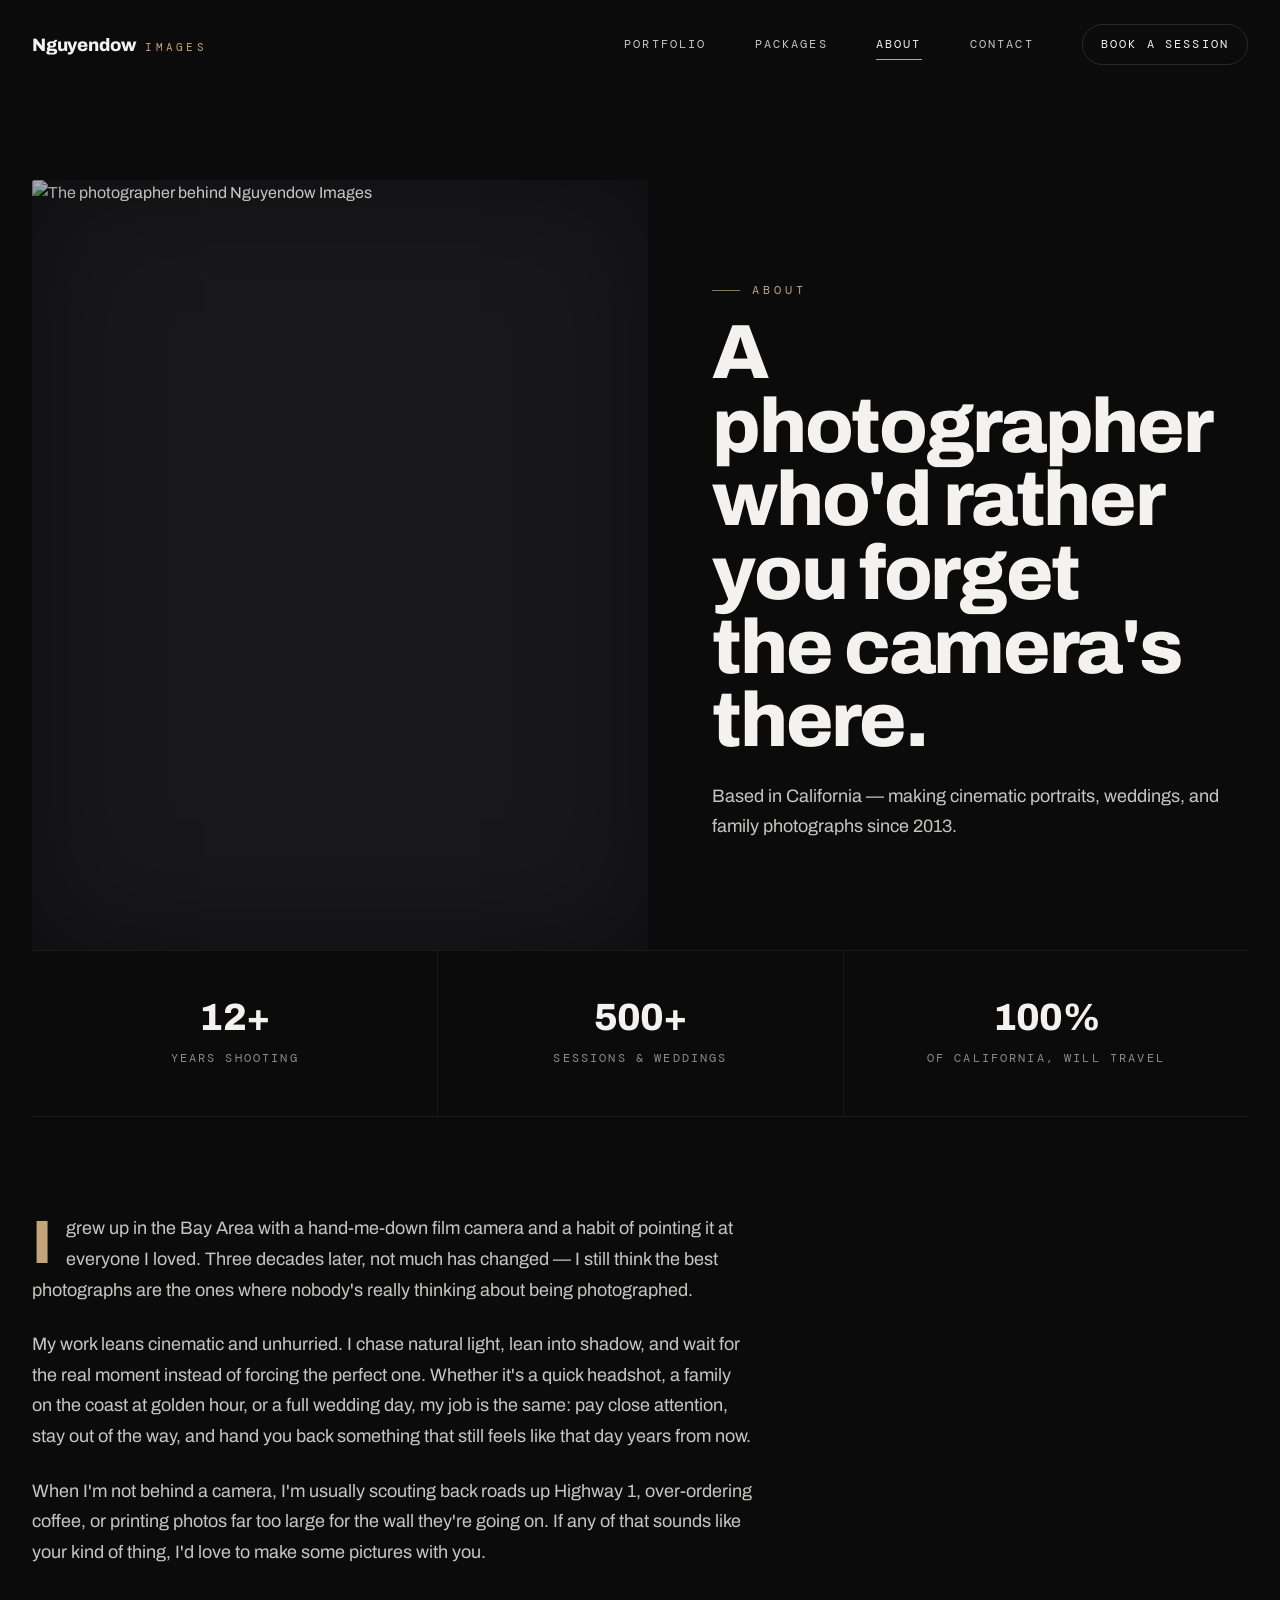
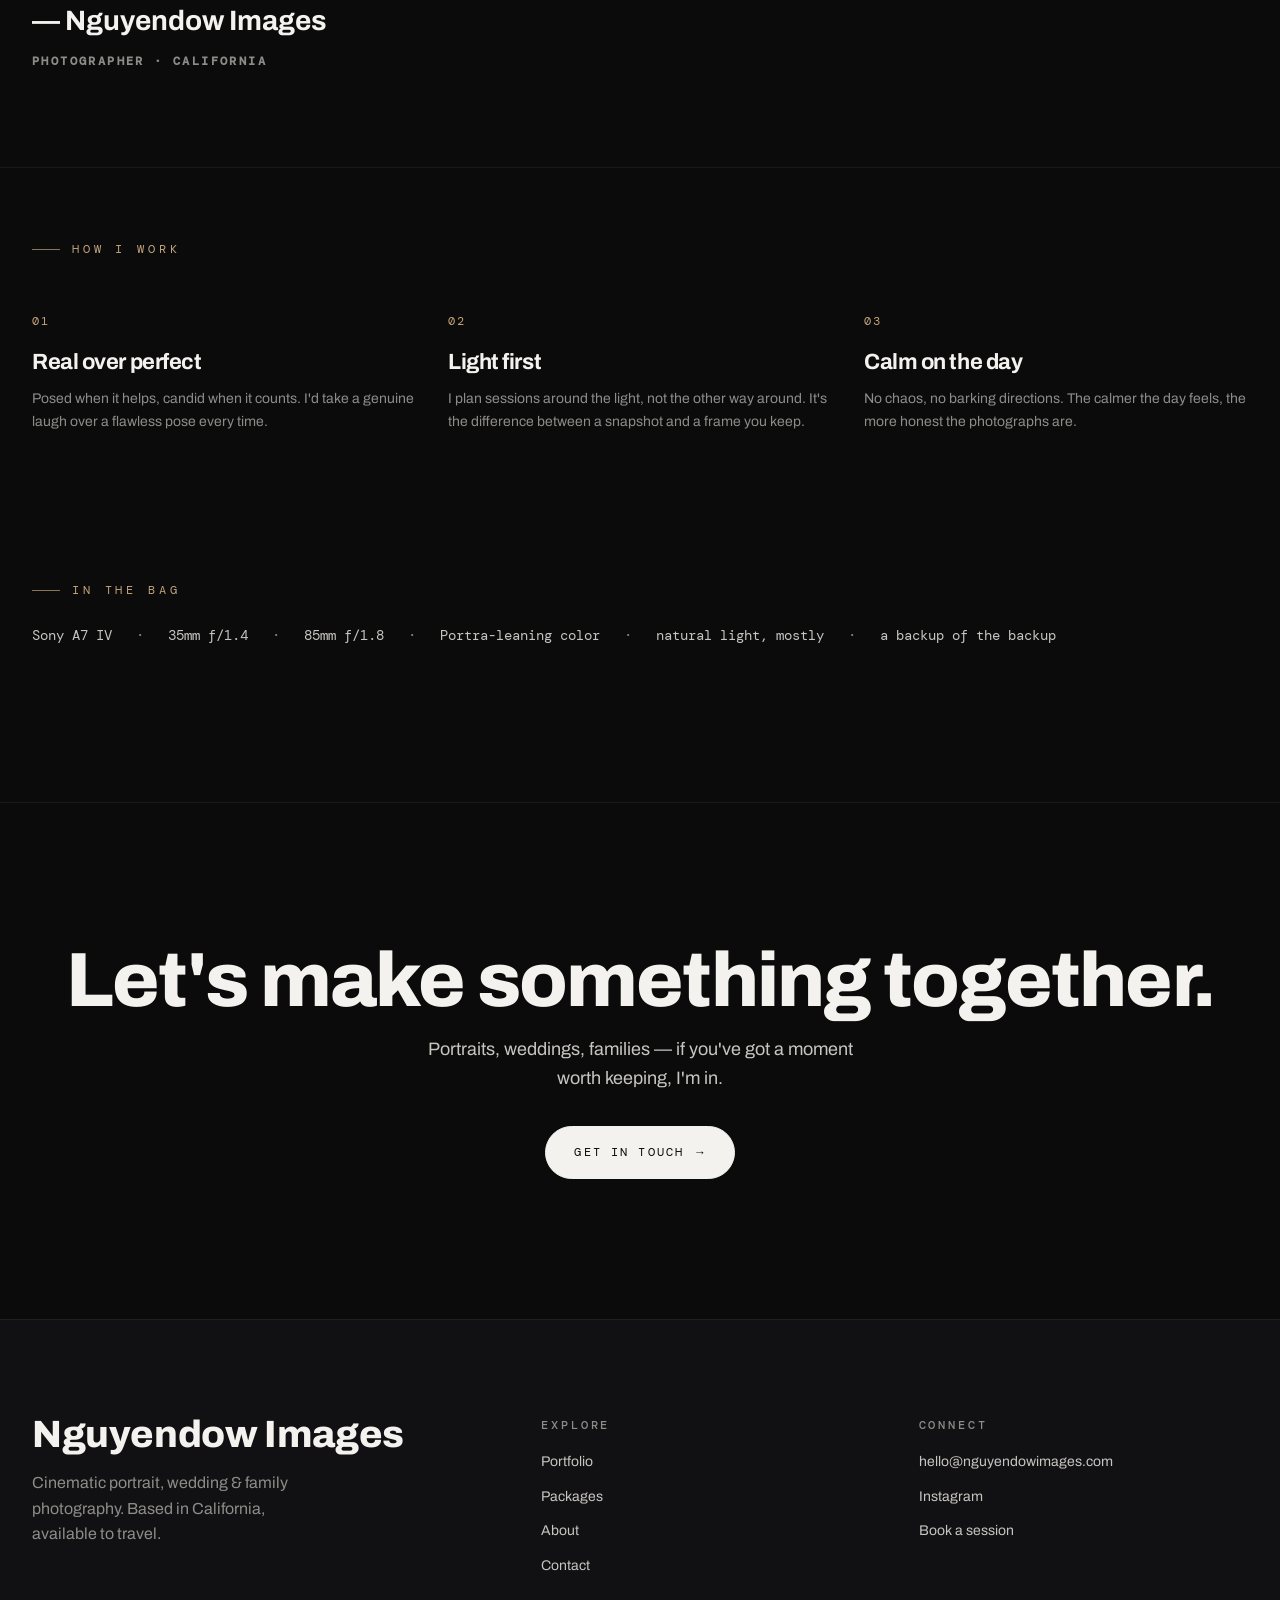
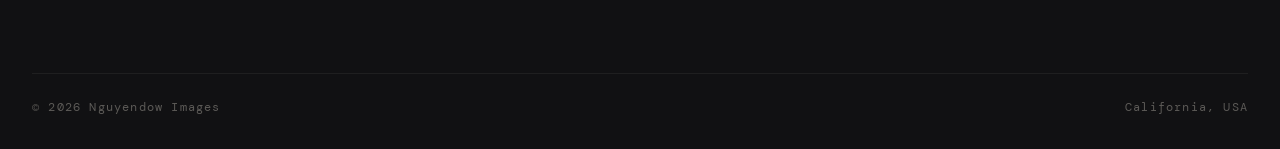
==== about.html @ 04799513 "Add files via upload" ====
<!DOCTYPE html>
<html lang="en">
<head>
<meta charset="UTF-8" />
<meta name="viewport" content="width=device-width, initial-scale=1.0" />
<title>About — Nguyendow Images</title>
<meta name="description" content="About Nguyendow Images — a California-based photographer making cinematic portraits, weddings, and family photography." />
<link rel="preconnect" href="https://fonts.googleapis.com" />
<link rel="preconnect" href="https://fonts.gstatic.com" crossorigin />
<link rel="stylesheet" href="styles.css" />
<style>
  .page-head { padding-top: calc(var(--sp-10) + 40px); }
  .intro { display: grid; grid-template-columns: 1.15fr 1fr; gap: var(--sp-8); align-items: center; }
  .intro .frame { aspect-ratio: 4/5; border-radius: 3px; }
  .intro h1 { font-size: var(--fs-3xl); font-weight: 800; letter-spacing: -0.03em; line-height: 0.96; margin: var(--sp-4) 0 var(--sp-5); }
  @media (max-width: 880px){ .intro { grid-template-columns: 1fr; gap: var(--sp-6); } }

  .stats { display: grid; grid-template-columns: repeat(3, 1fr); gap: 0; border-block: 1px solid var(--line-2); }
  .stat { padding: var(--sp-7) var(--sp-5); border-left: 1px solid var(--line-2); text-align: center; }
  .stat:first-child { border-left: 0; }
  .stat .n { font-family: var(--display); font-weight: 800; font-size: var(--fs-2xl); letter-spacing: -0.02em; line-height: 1; }
  .stat .l { font-family: var(--mono); font-size: var(--fs-xs); letter-spacing: 0.18em; text-transform: uppercase; color: var(--text-2); margin-top: var(--sp-3); }
  @media (max-width: 720px){ .stats { grid-template-columns: 1fr; } .stat { border-left: 0; border-top: 1px solid var(--line-2); } .stat:first-child { border-top: 0; } }

  .prose { max-width: var(--max-read); }
  .prose p { font-size: var(--fs-md); line-height: 1.7; color: var(--text-1); margin-bottom: var(--sp-5); }
  .prose p:first-of-type::first-letter { font-family: var(--display); font-weight: 800; font-size: 3.4em; line-height: 0.8; float: left; padding: 6px 14px 0 0; color: var(--accent); }
  .sig { font-family: var(--display); font-weight: 700; font-size: var(--fs-xl); color: var(--text); margin-top: var(--sp-6); }
  .sig small { display: block; font-family: var(--mono); font-size: var(--fs-xs); letter-spacing: 0.2em; text-transform: uppercase; color: var(--text-2); margin-top: var(--sp-2); }

  .values { display: grid; grid-template-columns: repeat(3, 1fr); gap: var(--sp-6); margin-top: var(--sp-7); }
  .value .v-num { font-family: var(--mono); font-size: var(--fs-xs); letter-spacing: 0.2em; color: var(--accent); }
  .value h3 { font-size: var(--fs-lg); margin: var(--sp-3) 0 var(--sp-2); }
  .value p { font-size: var(--fs-sm); color: var(--text-2); margin: 0; }
  @media (max-width: 720px){ .values { grid-template-columns: 1fr; gap: var(--sp-5); } }

  .gear { font-family: var(--mono); font-size: var(--fs-sm); color: var(--text-2); display: flex; flex-wrap: wrap; gap: var(--sp-2) var(--sp-5); }
  .gear span { color: var(--text-1); }
</style>
</head>
<body>

<nav class="nav">
  <a class="brand" href="index.html">Nguyendow<span class="mark">Images</span></a>
  <div class="nav-links" id="navLinks">
    <a href="gallery.html">Portfolio</a>
    <a href="packages.html">Packages</a>
    <a href="about.html" aria-current="page">About</a>
    <a href="contact.html">Contact</a>
    <a href="contact.html" class="nav-cta">Book a session</a>
  </div>
  <button class="nav-toggle" aria-label="Menu" aria-expanded="false"><span></span><span></span><span></span></button>
</nav>

<main data-screen-label="About">
  <section class="wrap page-head">
    <div class="intro">
      <div class="frame zoom reveal"><img src="images/about.jpg" alt="The photographer behind Nguyendow Images" /></div>
      <div class="reveal">
        <span class="eyebrow">About</span>
        <h1 class="display">A photographer who'd rather you forget the camera's there.</h1>
        <p class="lead muted">Based in California — making cinematic portraits, weddings, and family photographs since 2013.</p>
      </div>
    </div>
  </section>

  <section class="wrap" style="padding-bottom: var(--sp-9);">
    <div class="stats reveal">
      <div class="stat"><div class="n">12+</div><div class="l">Years shooting</div></div>
      <div class="stat"><div class="n">500+</div><div class="l">Sessions &amp; weddings</div></div>
      <div class="stat"><div class="n">100%</div><div class="l">Of California, will travel</div></div>
    </div>
  </section>

  <section class="wrap" style="padding-bottom: var(--sp-9);">
    <div class="prose reveal">
      <p>I grew up in the Bay Area with a hand-me-down film camera and a habit of pointing it at everyone I loved. Three decades later, not much has changed — I still think the best photographs are the ones where nobody's really thinking about being photographed.</p>
      <p>My work leans cinematic and unhurried. I chase natural light, lean into shadow, and wait for the real moment instead of forcing the perfect one. Whether it's a quick headshot, a family on the coast at golden hour, or a full wedding day, my job is the same: pay close attention, stay out of the way, and hand you back something that still feels like that day years from now.</p>
      <p>When I'm not behind a camera, I'm usually scouting back roads up Highway 1, over-ordering coffee, or printing photos far too large for the wall they're going on. If any of that sounds like your kind of thing, I'd love to make some pictures with you.</p>
      <div class="sig">— Nguyendow Images<small>Photographer · California</small></div>
    </div>
  </section>

  <section class="section" style="border-top: 1px solid var(--line-2); padding-top: var(--sp-8);">
    <div class="wrap">
      <span class="eyebrow reveal">How I work</span>
      <div class="values reveal">
        <div class="value">
          <span class="v-num">01</span>
          <h3>Real over perfect</h3>
          <p>Posed when it helps, candid when it counts. I'd take a genuine laugh over a flawless pose every time.</p>
        </div>
        <div class="value">
          <span class="v-num">02</span>
          <h3>Light first</h3>
          <p>I plan sessions around the light, not the other way around. It's the difference between a snapshot and a frame you keep.</p>
        </div>
        <div class="value">
          <span class="v-num">03</span>
          <h3>Calm on the day</h3>
          <p>No chaos, no barking directions. The calmer the day feels, the more honest the photographs are.</p>
        </div>
      </div>
    </div>
  </section>

  <section class="section" style="padding-top: 0;">
    <div class="wrap reveal">
      <span class="eyebrow" style="margin-bottom: var(--sp-5); display:inline-flex;">In the bag</span>
      <p class="gear">
        <span>Sony A7 IV</span> · <span>35mm f/1.4</span> · <span>85mm f/1.8</span> · <span>Portra-leaning color</span> · <span>natural light, mostly</span> · <span>a backup of the backup</span>
      </p>
    </div>
  </section>

  <section class="section" style="text-align:center; border-top: 1px solid var(--line-2);">
    <div class="wrap reveal">
      <h2 class="section-title">Let's make something together.</h2>
      <p class="lead muted" style="max-width: 44ch; margin: var(--sp-4) auto var(--sp-6);">Portraits, weddings, families — if you've got a moment worth keeping, I'm in.</p>
      <a href="contact.html" class="btn">Get in touch <span class="arr">→</span></a>
    </div>
  </section>
</main>

<footer class="footer">
  <div class="wrap">
    <div class="footer-grid">
      <div>
        <div class="brand display">Nguyendow Images</div>
        <p class="muted" style="max-width: 32ch; margin-top: var(--sp-3);">Cinematic portrait, wedding &amp; family photography. Based in California, available to travel.</p>
      </div>
      <div>
        <h4>Explore</h4>
        <div class="footer-links">
          <a href="gallery.html">Portfolio</a>
          <a href="packages.html">Packages</a>
          <a href="about.html">About</a>
          <a href="contact.html">Contact</a>
        </div>
      </div>
      <div>
        <h4>Connect</h4>
        <div class="footer-links">
          <a href="mailto:hello@nguyendowimages.com">hello@nguyendowimages.com</a>
          <a href="https://instagram.com" target="_blank" rel="noopener">Instagram</a>
          <a href="contact.html">Book a session</a>
        </div>
      </div>
    </div>
    <div class="footer-bottom">
      <span>© 2026 Nguyendow Images</span>
      <span>California, USA</span>
    </div>
  </div>
</footer>

<script src="site.js"></script>
</body>
</html>
---- styles.css ----
/* =========================================================================
   Nguyendow Images — cinematic, editorial, dark.
   Shared stylesheet for all pages.
   ========================================================================= */

@import url('https://fonts.googleapis.com/css2?family=Archivo:wght@400;500;600;700;800;900&family=DM+Mono:wght@400;500&display=swap');

:root {
  /* ---- Ink & surface ---- */
  --bg:        #0B0B0C;
  --bg-1:      #111113;
  --bg-2:      #18181B;
  --bg-3:      #1F1F23;

  --text:      #F4F2EE;
  --text-1:    #C7C5C0;
  --text-2:    #8E8C88;
  --text-3:    #5C5A57;

  --line:      rgba(244,242,238,0.13);
  --line-2:    rgba(244,242,238,0.06);

  /* ---- single muted brass accent ---- */
  --accent:    #C2A37A;
  --accent-1:  #DAC0A0;

  /* ---- type ---- */
  --display:   'Archivo', system-ui, sans-serif;
  --body:      'Archivo', system-ui, sans-serif;
  --mono:      'DM Mono', ui-monospace, monospace;

  /* ---- scale ---- */
  --fs-xs:   12px;
  --fs-sm:   14px;
  --fs-base: 16px;
  --fs-md:   18px;
  --fs-lg:   22px;
  --fs-xl:   28px;
  --fs-2xl:  38px;
  --fs-3xl:  clamp(2.6rem, 6vw, 5rem);
  --fs-hero: clamp(3rem, 9vw, 8.5rem);

  /* ---- spacing ---- */
  --sp-1: 4px;  --sp-2: 8px;  --sp-3: 12px; --sp-4: 16px;
  --sp-5: 24px; --sp-6: 32px; --sp-7: 48px; --sp-8: 64px;
  --sp-9: 96px; --sp-10: 140px;

  --max:     1320px;
  --max-read: 720px;

  --ease:    cubic-bezier(0.22, 1, 0.36, 1);
  --dur:     .5s;
}

*, *::before, *::after { box-sizing: border-box; }

html { scroll-behavior: smooth; }

body {
  margin: 0;
  background: var(--bg);
  color: var(--text);
  font-family: var(--body);
  font-size: var(--fs-base);
  line-height: 1.6;
  -webkit-font-smoothing: antialiased;
  text-rendering: optimizeLegibility;
  overflow-x: hidden;
}

img { display: block; max-width: 100%; }
a { color: inherit; text-decoration: none; }

::selection { background: var(--accent); color: #0B0B0C; }

/* ---- type primitives ---- */
.eyebrow {
  font-family: var(--mono);
  font-size: var(--fs-xs);
  letter-spacing: 0.32em;
  text-transform: uppercase;
  color: var(--accent);
  display: inline-flex;
  align-items: center;
  gap: var(--sp-3);
}
.eyebrow::before {
  content: "";
  width: 28px;
  height: 1px;
  background: var(--accent);
  opacity: .7;
}
.eyebrow.no-rule::before { display: none; }

.display {
  font-family: var(--display);
  font-weight: 800;
  letter-spacing: -0.025em;
  line-height: 0.94;
  margin: 0;
  text-wrap: balance;
}

h1, h2, h3 { font-family: var(--display); margin: 0; letter-spacing: -0.02em; }

.section-title {
  font-weight: 800;
  font-size: var(--fs-3xl);
  line-height: 0.98;
  letter-spacing: -0.025em;
  text-wrap: balance;
}

p { margin: 0 0 var(--sp-4); color: var(--text-1); text-wrap: pretty; }
p.lead { font-size: var(--fs-md); color: var(--text-1); line-height: 1.65; }

.muted { color: var(--text-2); }
.accent { color: var(--accent); }

/* ---- layout ---- */
.wrap { width: 100%; max-width: var(--max); margin-inline: auto; padding-inline: var(--sp-6); }
.section { padding-block: var(--sp-10); }
@media (max-width: 720px){ .section { padding-block: var(--sp-9); } }

.divider { height: 1px; background: var(--line-2); border: 0; margin: 0; }

/* =========================================================================
   NAV
   ========================================================================= */
.nav {
  position: fixed; inset: 0 0 auto 0; z-index: 100;
  display: flex; align-items: center; justify-content: space-between;
  padding: var(--sp-5) var(--sp-6);
  transition: background var(--dur) var(--ease), padding var(--dur) var(--ease), border-color var(--dur) var(--ease);
  border-bottom: 1px solid transparent;
}
.nav.scrolled {
  background: rgba(11,11,12,0.82);
  backdrop-filter: blur(14px) saturate(140%);
  -webkit-backdrop-filter: blur(14px) saturate(140%);
  border-bottom-color: var(--line-2);
  padding-block: var(--sp-4);
}
.brand {
  font-family: var(--display);
  font-weight: 800;
  font-size: var(--fs-md);
  letter-spacing: -0.01em;
  display: flex; align-items: baseline; gap: .55em;
  line-height: 1;
}
.brand .mark {
  font-family: var(--mono);
  font-weight: 400;
  font-size: 11px;
  letter-spacing: 0.3em;
  color: var(--accent);
  text-transform: uppercase;
}
.nav-links { display: flex; align-items: center; gap: var(--sp-7); }
.nav-links a {
  font-family: var(--mono);
  font-size: var(--fs-xs);
  letter-spacing: 0.18em;
  text-transform: uppercase;
  color: var(--text-1);
  position: relative;
  padding-block: 4px;
  transition: color var(--dur) var(--ease);
}
.nav-links a::after {
  content:""; position:absolute; left:0; bottom:-2px; height:1px; width:0;
  background: var(--accent); transition: width .35s var(--ease);
}
.nav-links a:hover { color: var(--text); }
.nav-links a:hover::after, .nav-links a[aria-current="page"]::after { width: 100%; }
.nav-links a[aria-current="page"] { color: var(--text); }

.nav-cta {
  font-family: var(--mono) !important;
  border: 1px solid var(--line);
  border-radius: 999px;
  padding: 10px 18px !important;
  color: var(--text) !important;
  transition: border-color var(--dur) var(--ease), background var(--dur) var(--ease), color var(--dur) var(--ease);
}
.nav-cta::after { display: none !important; }
.nav-cta:hover { background: var(--accent); border-color: var(--accent); color: #0B0B0C !important; }

.nav-toggle { display: none; background: none; border: 0; cursor: pointer; padding: 8px; }
.nav-toggle span { display:block; width: 26px; height: 2px; background: var(--text); margin: 5px 0; transition: transform .3s var(--ease), opacity .3s var(--ease); }

@media (max-width: 880px){
  .nav-toggle { display: block; z-index: 120; }
  .nav-links {
    position: fixed; inset: 0; flex-direction: column;
    justify-content: center; gap: var(--sp-6);
    background: rgba(11,11,12,0.97);
    backdrop-filter: blur(8px);
    transform: translateY(-100%);
    transition: transform var(--dur) var(--ease);
    z-index: 110;
  }
  .nav-links.open { transform: translateY(0); }
  .nav-links a { font-size: var(--fs-md); letter-spacing: 0.12em; }
  body.menu-open .nav-toggle span:nth-child(1){ transform: translateY(7px) rotate(45deg); }
  body.menu-open .nav-toggle span:nth-child(2){ opacity: 0; }
  body.menu-open .nav-toggle span:nth-child(3){ transform: translateY(-7px) rotate(-45deg); }
}

/* =========================================================================
   BUTTONS
   ========================================================================= */
.btn {
  display: inline-flex; align-items: center; gap: var(--sp-3);
  font-family: var(--mono); font-size: var(--fs-xs);
  letter-spacing: 0.18em; text-transform: uppercase;
  padding: 16px 28px; border-radius: 999px;
  border: 1px solid var(--text); background: var(--text); color: #0B0B0C;
  cursor: pointer; transition: background var(--dur) var(--ease), color var(--dur) var(--ease), border-color var(--dur) var(--ease), transform var(--dur) var(--ease);
}
.btn:hover { background: var(--accent); border-color: var(--accent); color: #0B0B0C; }
.btn .arr { transition: transform .35s var(--ease); }
.btn:hover .arr { transform: translateX(5px); }

.btn.ghost { background: transparent; color: var(--text); border-color: var(--line); }
.btn.ghost:hover { background: transparent; color: var(--accent); border-color: var(--accent); }

/* =========================================================================
   FOOTER
   ========================================================================= */
.footer { background: var(--bg-1); border-top: 1px solid var(--line-2); padding-block: var(--sp-9) var(--sp-6); }
.footer-grid { display: grid; grid-template-columns: 1.4fr 1fr 1fr; gap: var(--sp-7); }
.footer-grid .display { font-size: var(--fs-2xl); margin-bottom: var(--sp-4); }
.footer h4 { font-family: var(--mono); font-weight: 500; font-size: var(--fs-xs); letter-spacing: 0.24em; text-transform: uppercase; color: var(--text-2); margin: 0 0 var(--sp-4); }
.footer-links { display: flex; flex-direction: column; gap: var(--sp-3); }
.footer-links a { color: var(--text-1); font-size: var(--fs-sm); transition: color .3s var(--ease); width: fit-content; }
.footer-links a:hover { color: var(--accent); }
.footer-bottom { display: flex; justify-content: space-between; align-items: center; gap: var(--sp-4); margin-top: var(--sp-9); padding-top: var(--sp-5); border-top: 1px solid var(--line-2); }
.footer-bottom span { font-family: var(--mono); font-size: var(--fs-xs); letter-spacing: 0.1em; color: var(--text-3); }
@media (max-width: 720px){ .footer-grid { grid-template-columns: 1fr; gap: var(--sp-6); } .footer-bottom { flex-direction: column; align-items: flex-start; } }

/* =========================================================================
   REVEAL ON SCROLL
   ========================================================================= */
.reveal { opacity: 0; transform: translateY(28px); transition: opacity .9s var(--ease), transform .9s var(--ease); }
.reveal.in { opacity: 1; transform: none; }
@media (prefers-reduced-motion: reduce){
  .reveal { opacity: 1; transform: none; transition: none; }
  html { scroll-behavior: auto; }
}

/* =========================================================================
   IMAGE FRAME (cinematic)
   ========================================================================= */
.frame { position: relative; overflow: hidden; background: var(--bg-2); }
.frame img { width: 100%; height: 100%; object-fit: cover; transition: transform 1.1s var(--ease), filter 1.1s var(--ease); }
.frame::after { content:""; position:absolute; inset:0; box-shadow: inset 0 0 120px rgba(0,0,0,0.45); pointer-events:none; }
a.frame:hover img, .frame.zoom:hover img { transform: scale(1.045); }
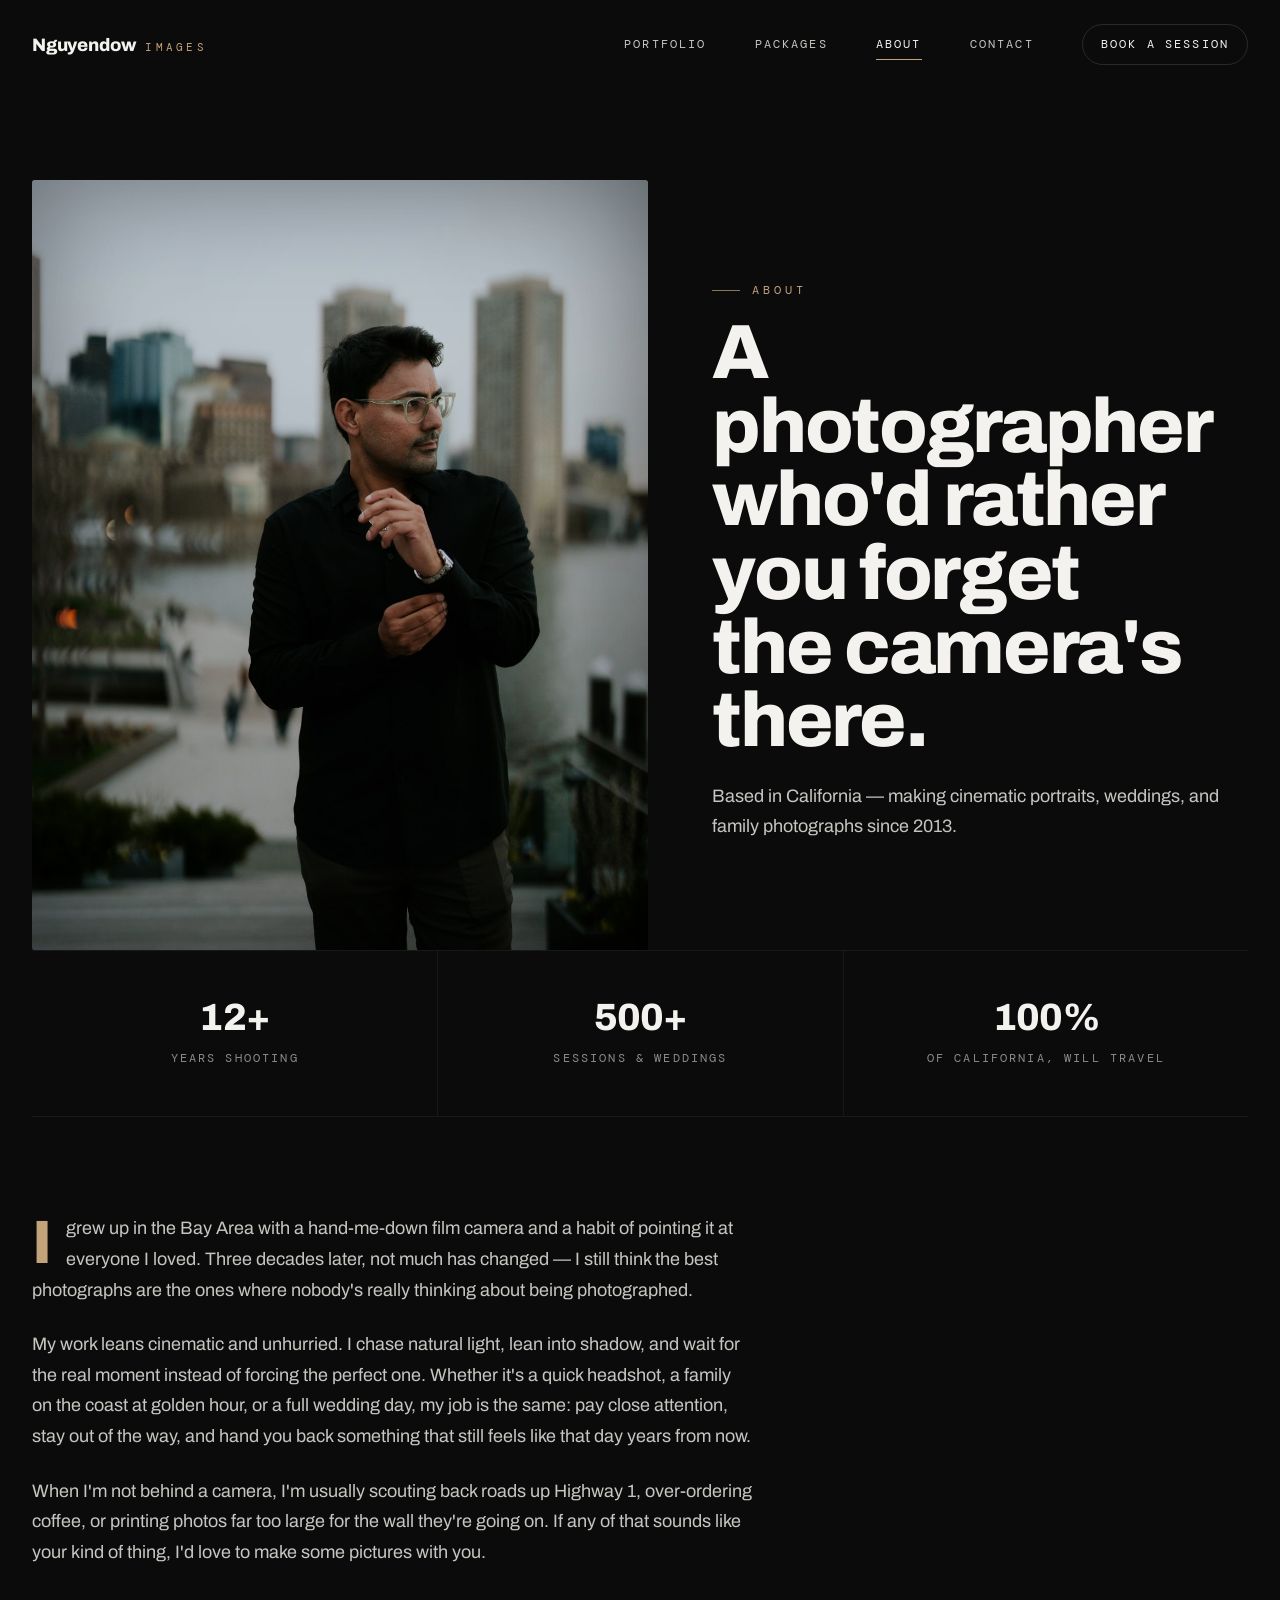
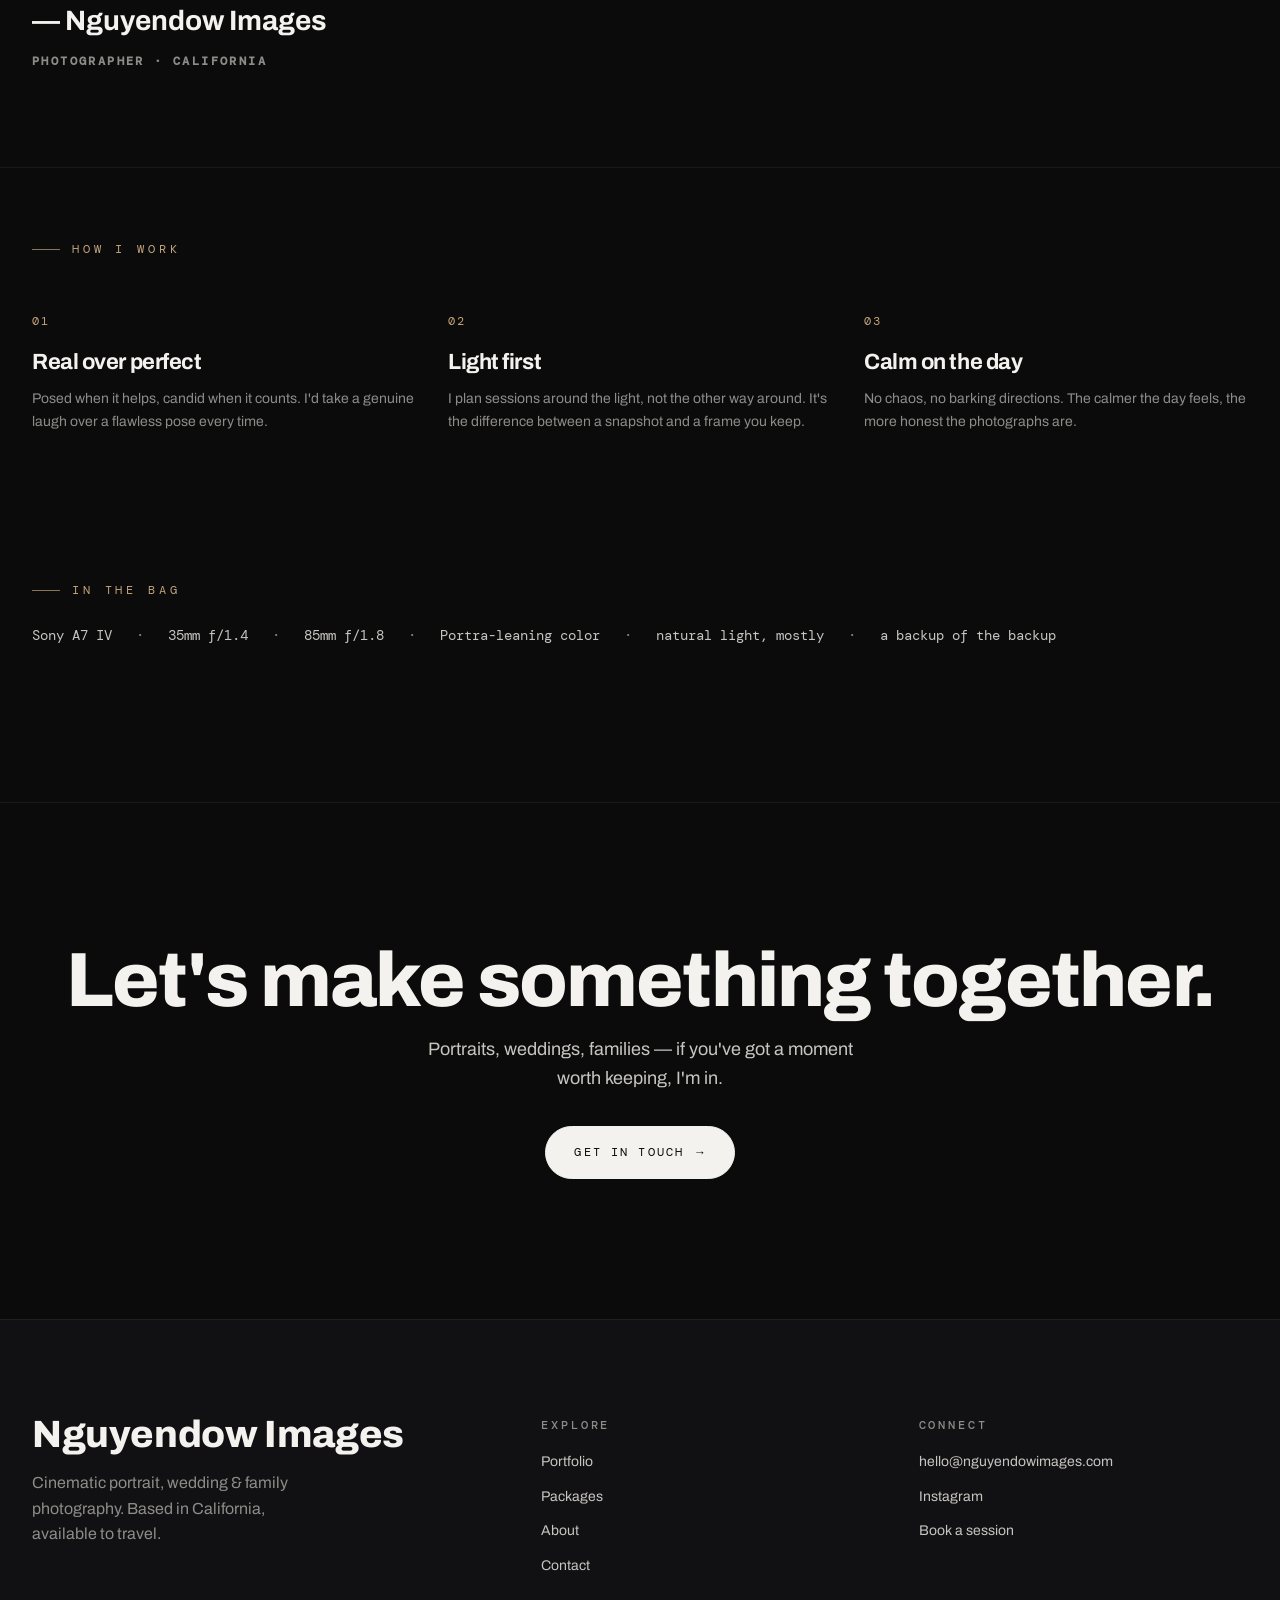
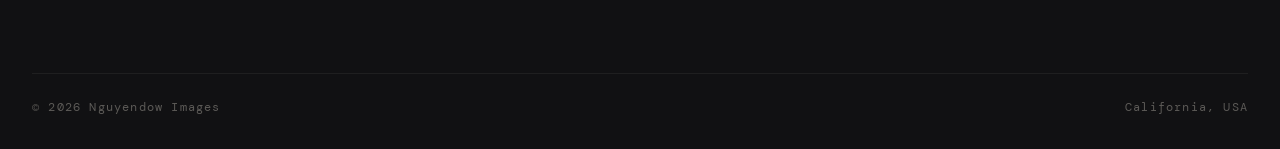
==== commit 058ccd2a: "changes changes" ====
--- a/about.html
+++ b/about.html
@@ -55,7 +55,7 @@
 <main data-screen-label="About">
   <section class="wrap page-head">
     <div class="intro">
-      <div class="frame zoom reveal"><img src="images/about.jpg" alt="The photographer behind Nguyendow Images" /></div>
+      <div class="frame zoom reveal"><img src="images/aboutme.jpg" alt="The photographer behind Nguyendow Images" /></div>
       <div class="reveal">
         <span class="eyebrow">About</span>
         <h1 class="display">A photographer who'd rather you forget the camera's there.</h1>
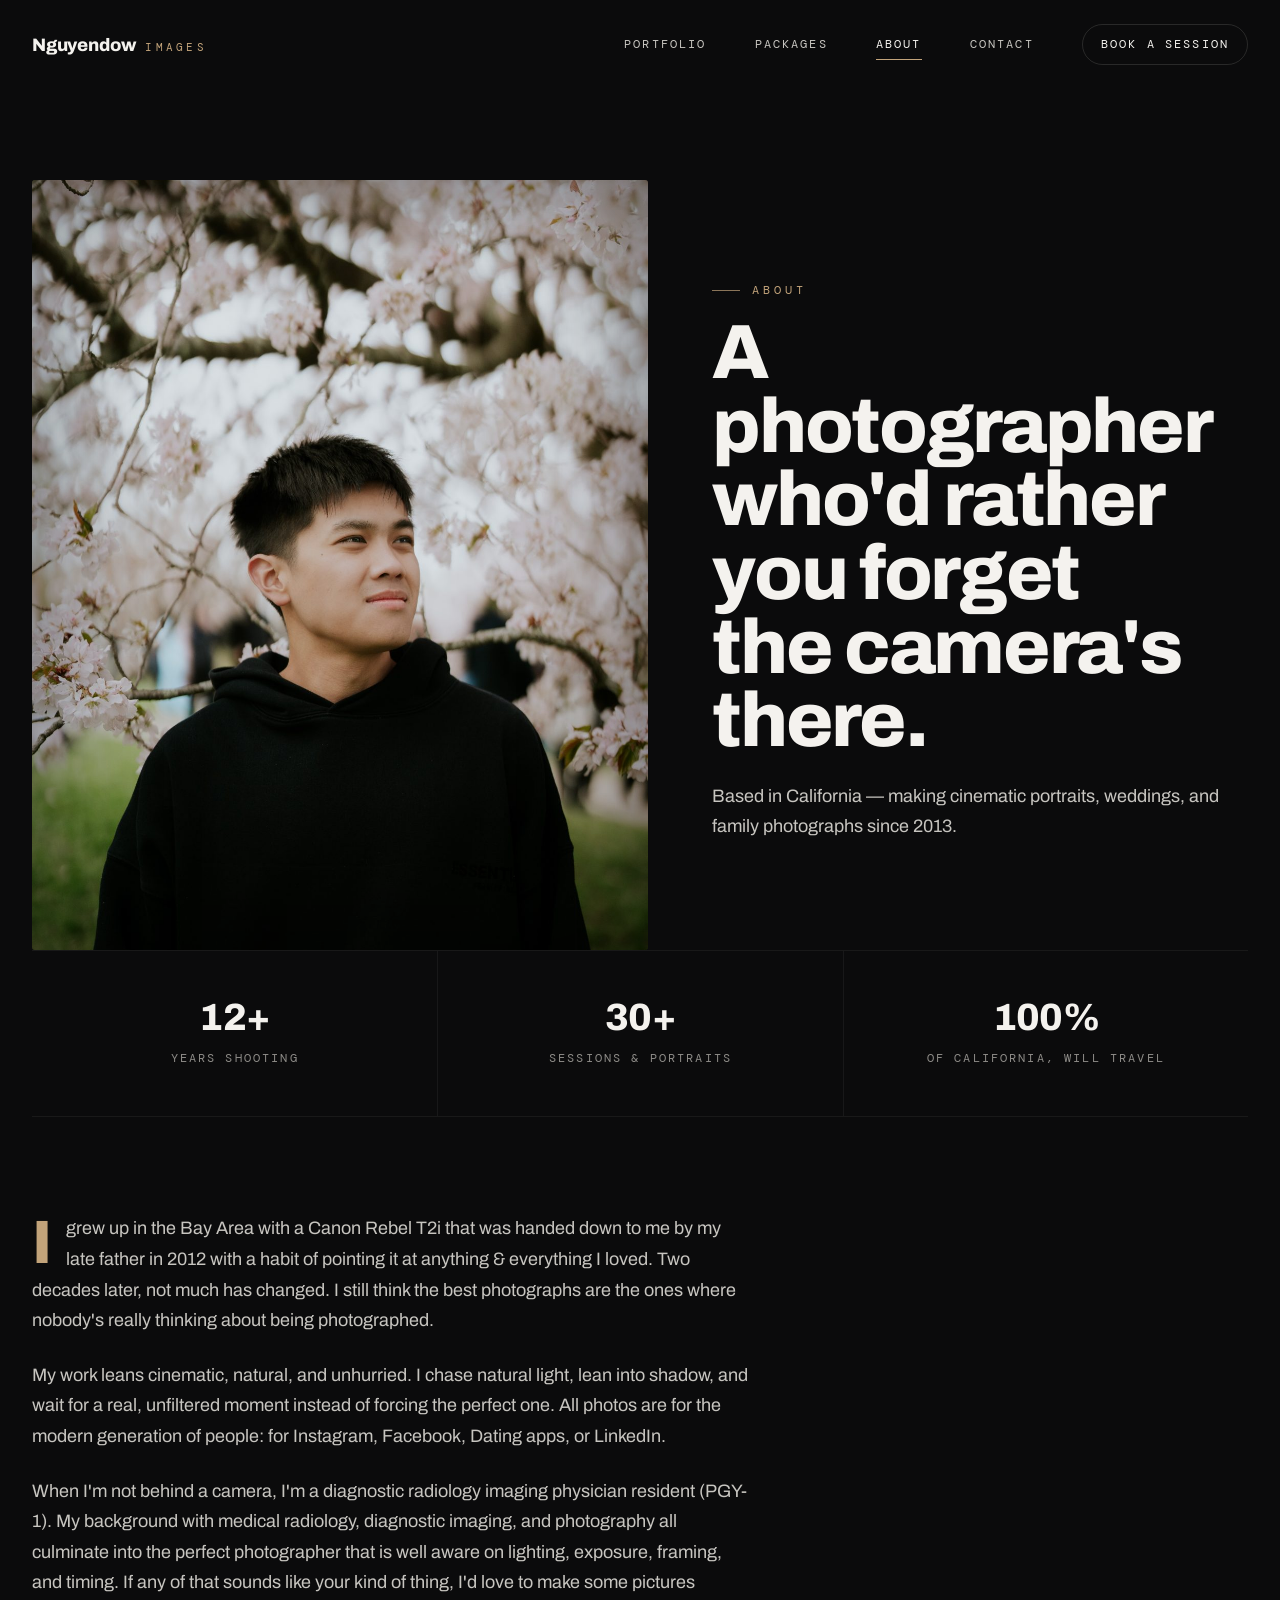
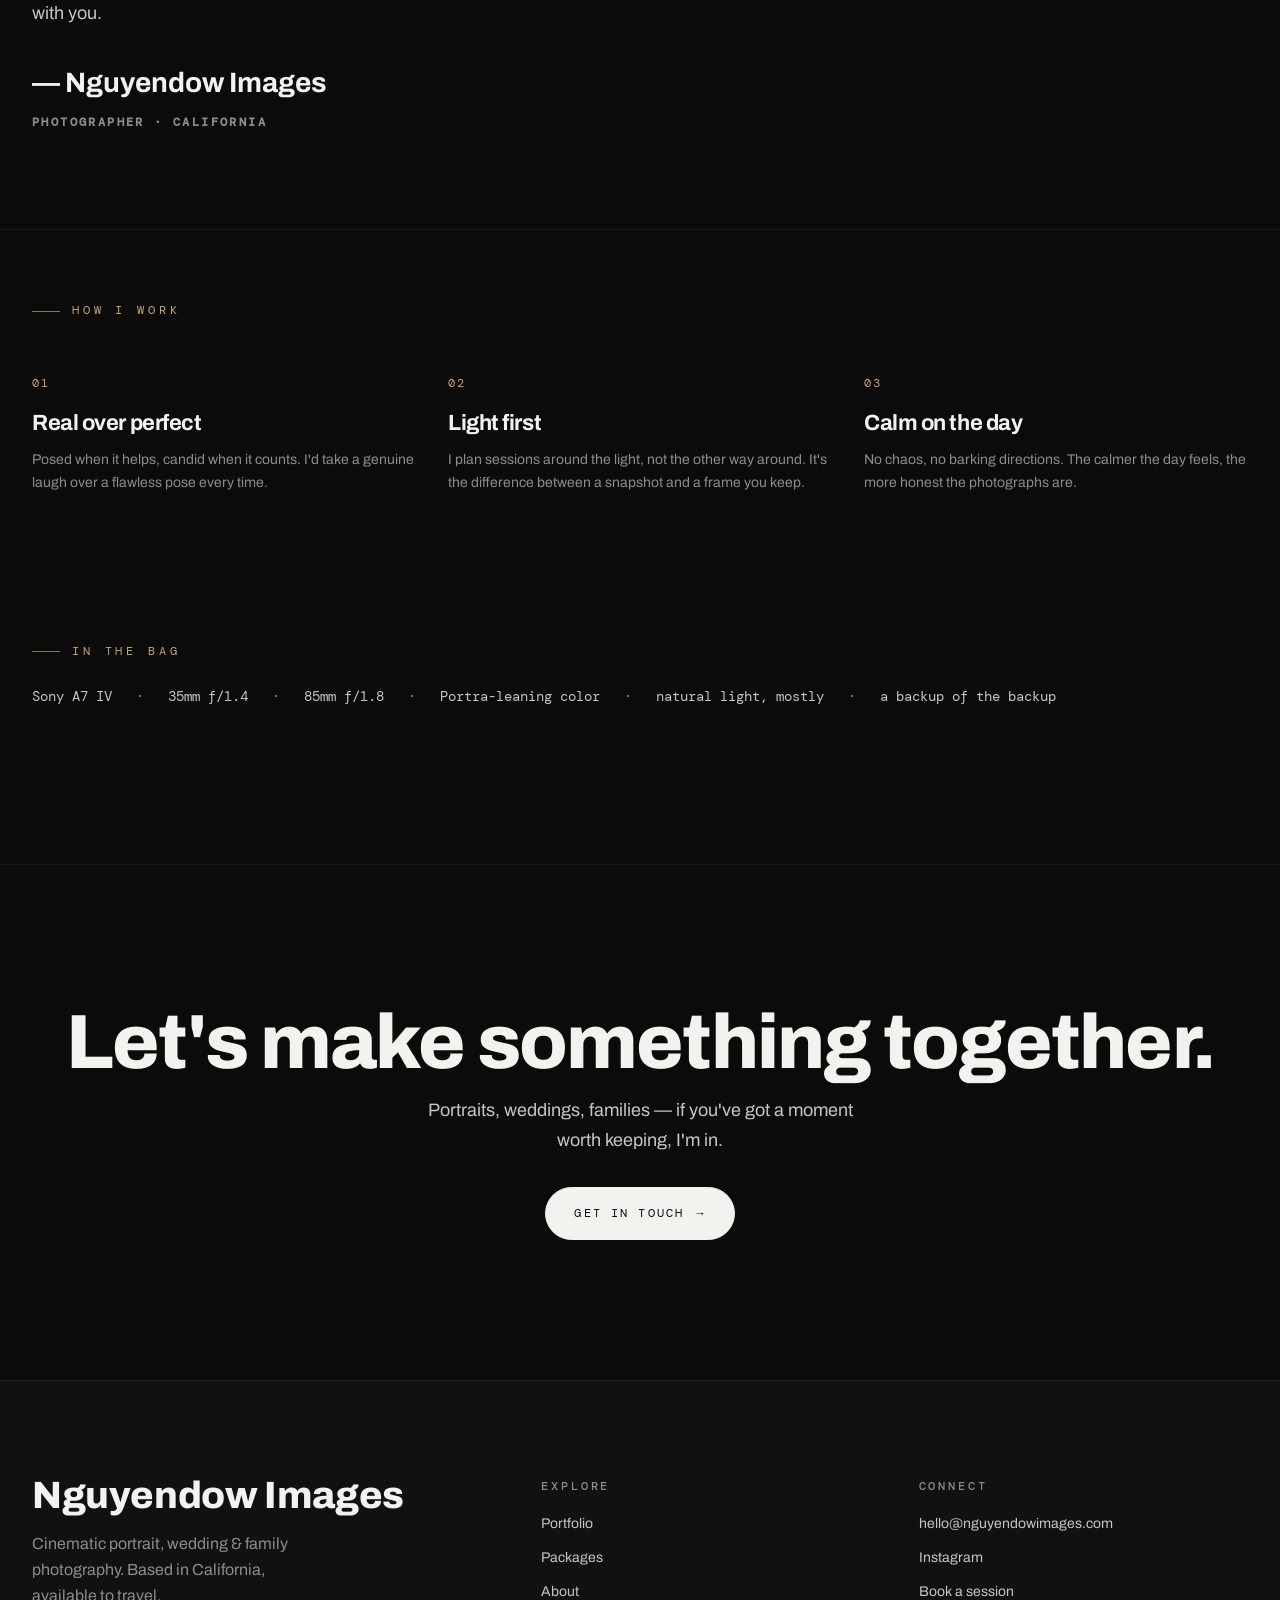
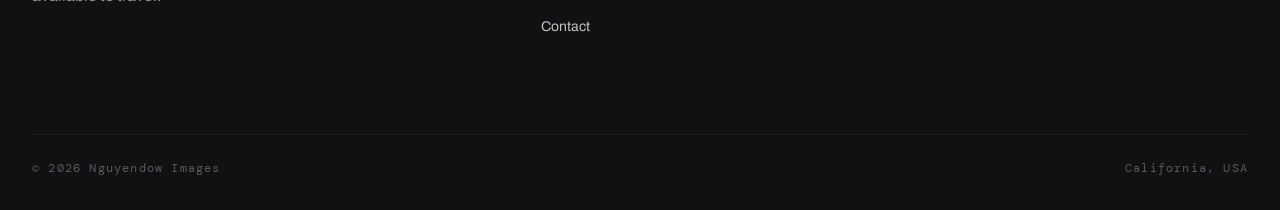
==== commit 035194da: "Update about.html" ====
--- a/about.html
+++ b/about.html
@@ -67,16 +67,16 @@
   <section class="wrap" style="padding-bottom: var(--sp-9);">
     <div class="stats reveal">
       <div class="stat"><div class="n">12+</div><div class="l">Years shooting</div></div>
-      <div class="stat"><div class="n">500+</div><div class="l">Sessions &amp; weddings</div></div>
+      <div class="stat"><div class="n">30+</div><div class="l">Sessions &amp; portraits</div></div>
       <div class="stat"><div class="n">100%</div><div class="l">Of California, will travel</div></div>
     </div>
   </section>
 
   <section class="wrap" style="padding-bottom: var(--sp-9);">
     <div class="prose reveal">
-      <p>I grew up in the Bay Area with a hand-me-down film camera and a habit of pointing it at everyone I loved. Three decades later, not much has changed — I still think the best photographs are the ones where nobody's really thinking about being photographed.</p>
-      <p>My work leans cinematic and unhurried. I chase natural light, lean into shadow, and wait for the real moment instead of forcing the perfect one. Whether it's a quick headshot, a family on the coast at golden hour, or a full wedding day, my job is the same: pay close attention, stay out of the way, and hand you back something that still feels like that day years from now.</p>
-      <p>When I'm not behind a camera, I'm usually scouting back roads up Highway 1, over-ordering coffee, or printing photos far too large for the wall they're going on. If any of that sounds like your kind of thing, I'd love to make some pictures with you.</p>
+      <p>I grew up in the Bay Area with a Canon Rebel T2i that was handed down to me by my late father in 2012 with a habit of pointing it at anything & everything I loved. Two decades later, not much has changed. I still think the best photographs are the ones where nobody's really thinking about being photographed.</p>
+      <p>My work leans cinematic, natural, and unhurried. I chase natural light, lean into shadow, and wait for a real, unfiltered moment instead of forcing the perfect one. All photos are for the modern generation of people: for Instagram, Facebook, Dating apps, or LinkedIn.</p>
+      <p>When I'm not behind a camera, I'm a diagnostic radiology imaging physician resident (PGY-1). My background with medical radiology, diagnostic imaging, and photography all culminate into the perfect photographer that is well aware on lighting, exposure, framing, and timing. If any of that sounds like your kind of thing, I'd love to make some pictures with you.</p>
       <div class="sig">— Nguyendow Images<small>Photographer · California</small></div>
     </div>
   </section>
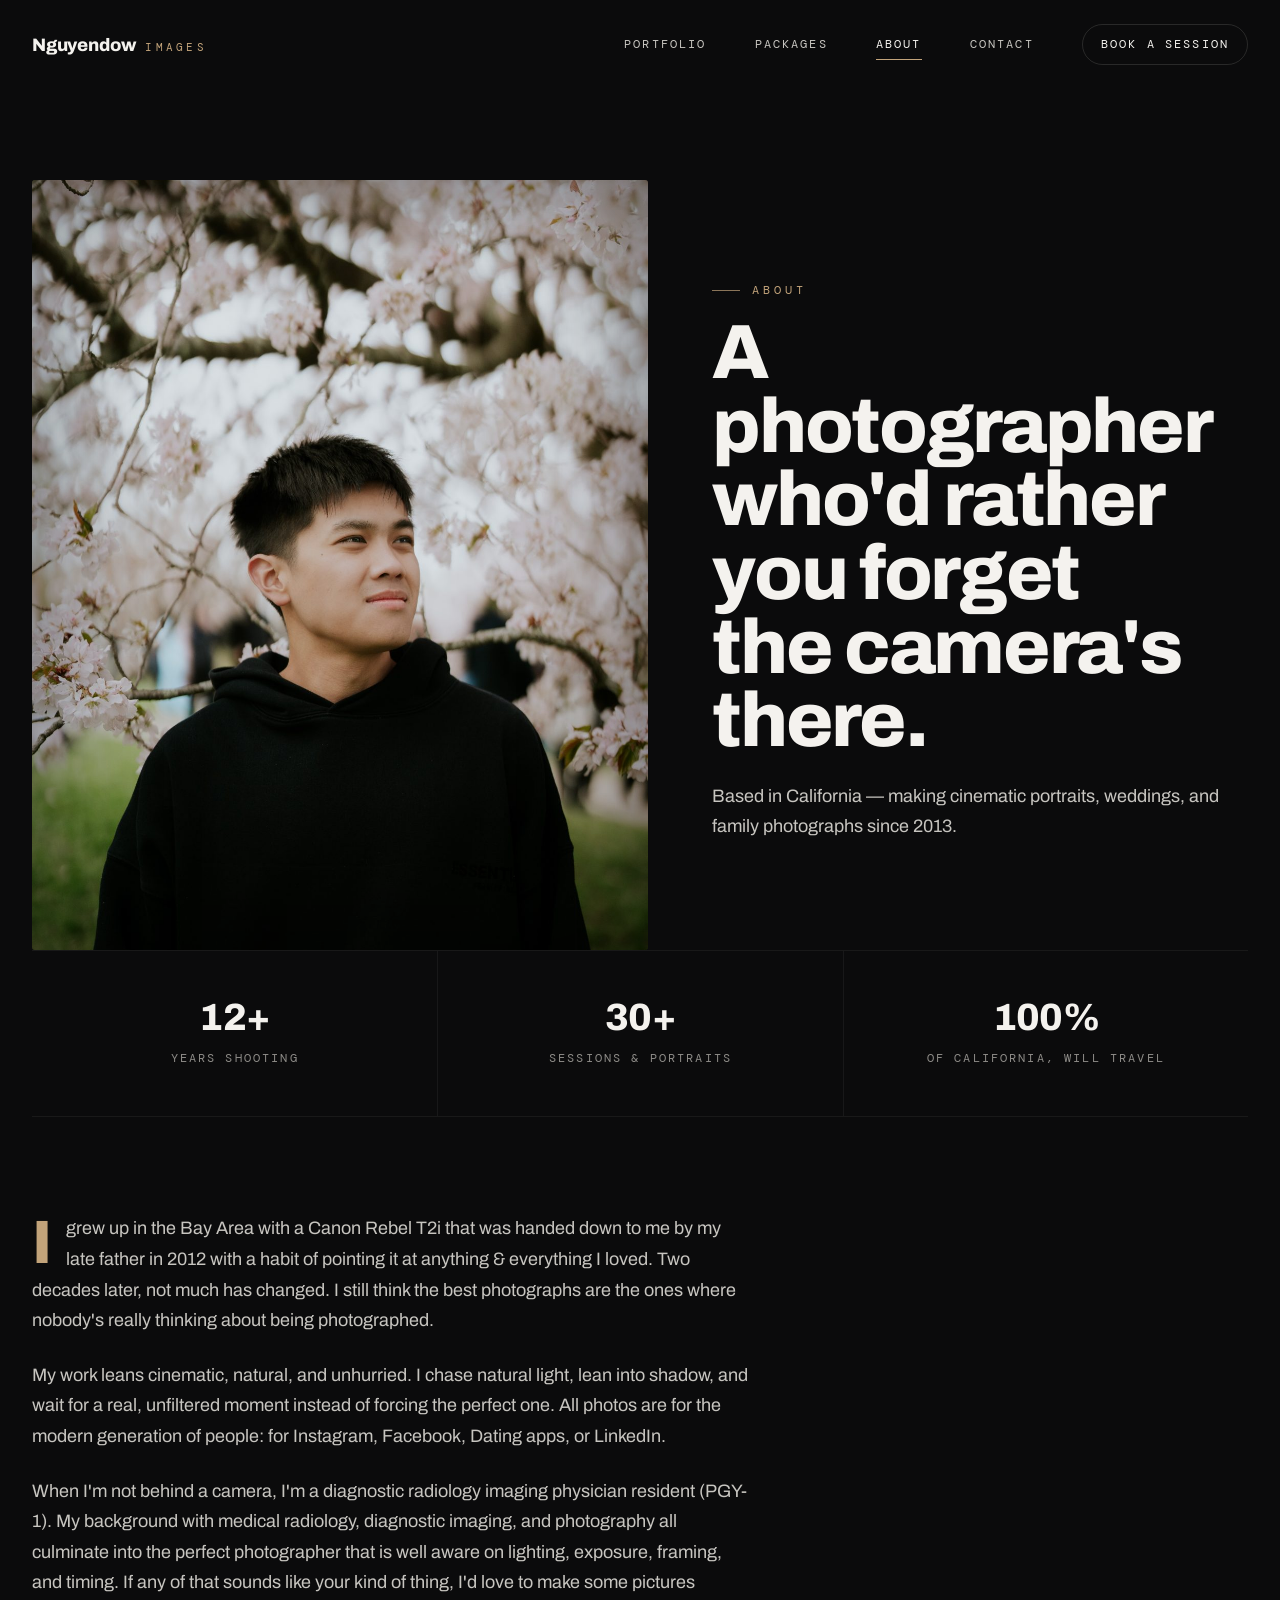
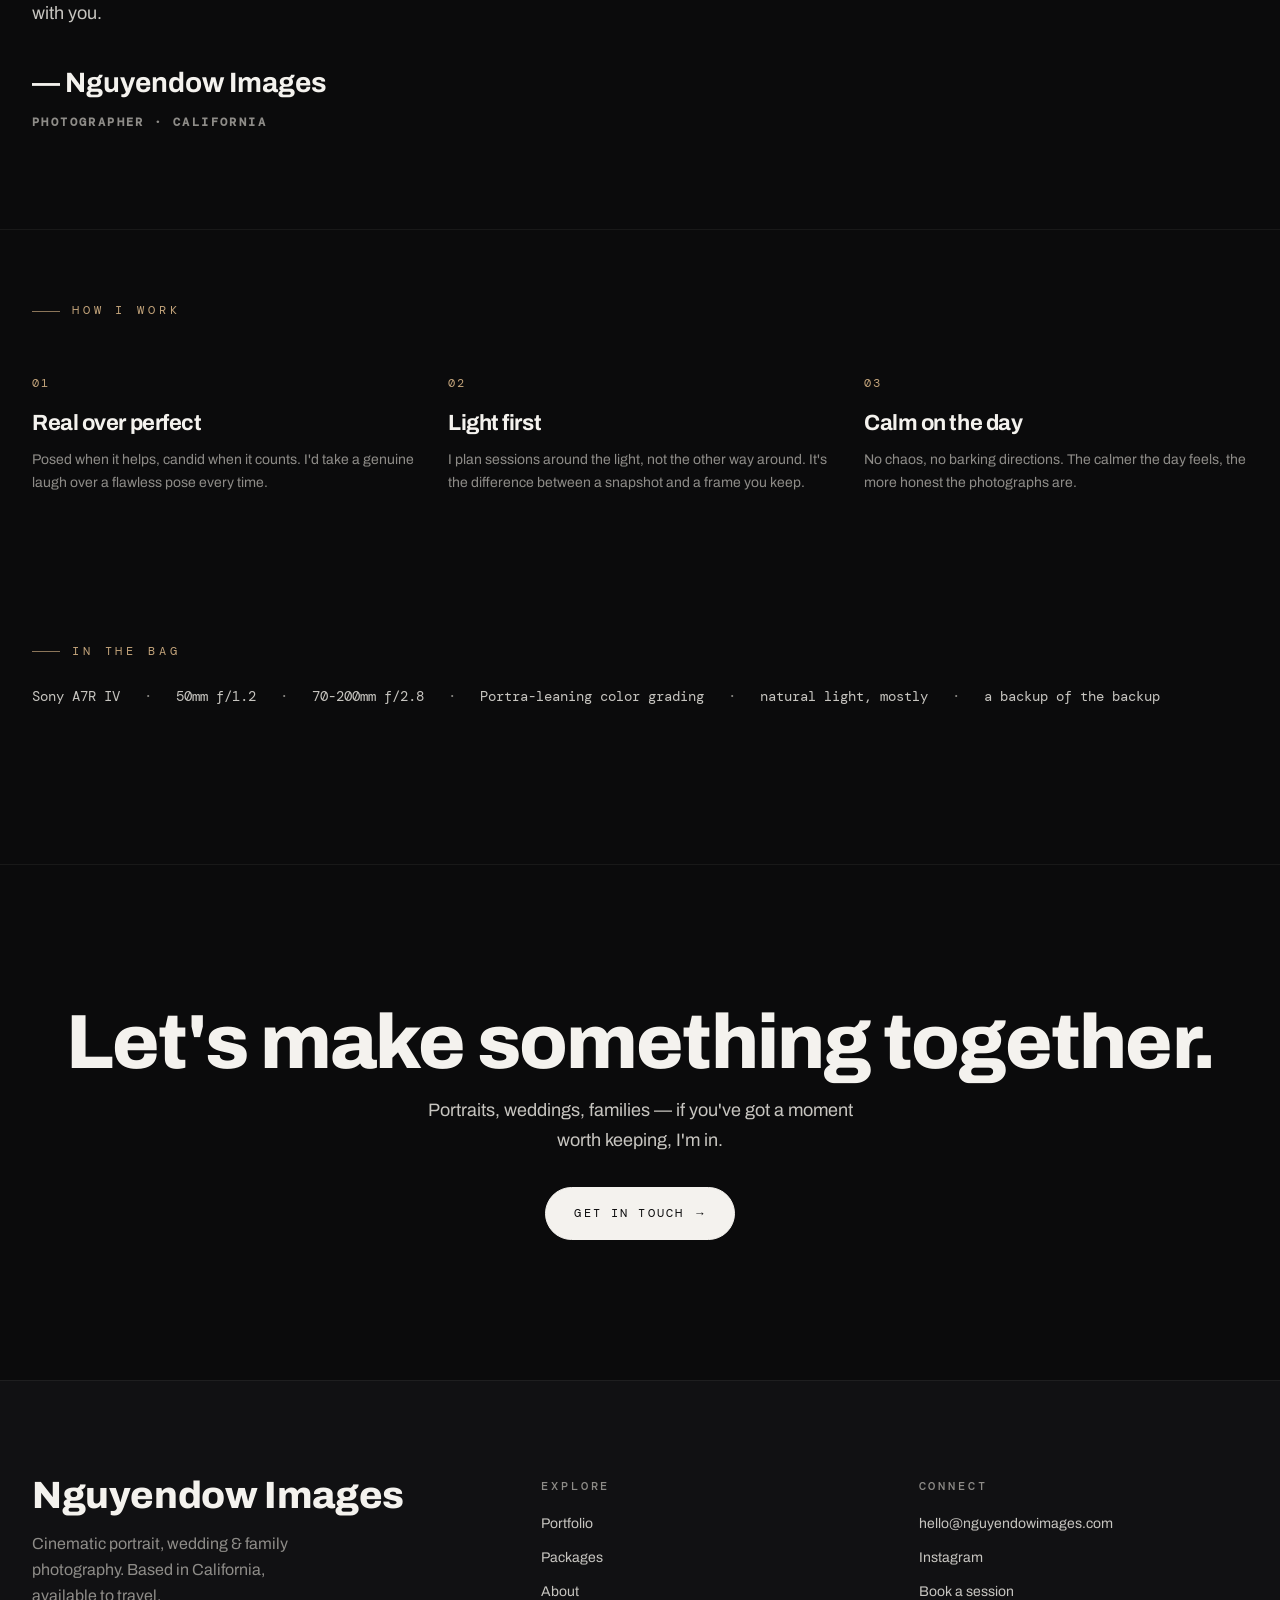
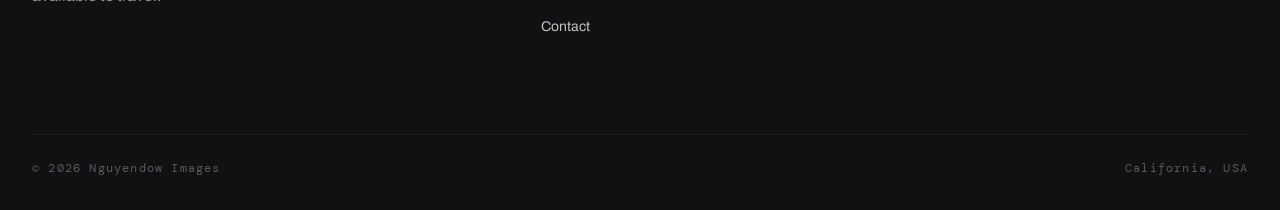
==== commit fd55a8e6: "Update about.html" ====
--- a/about.html
+++ b/about.html
@@ -108,7 +108,7 @@
     <div class="wrap reveal">
       <span class="eyebrow" style="margin-bottom: var(--sp-5); display:inline-flex;">In the bag</span>
       <p class="gear">
-        <span>Sony A7 IV</span> · <span>35mm f/1.4</span> · <span>85mm f/1.8</span> · <span>Portra-leaning color</span> · <span>natural light, mostly</span> · <span>a backup of the backup</span>
+        <span>Sony A7R IV</span> · <span>50mm f/1.2</span> · <span>70-200mm f/2.8</span> · <span>Portra-leaning color grading</span> · <span>natural light, mostly</span> · <span>a backup of the backup</span>
       </p>
     </div>
   </section>
